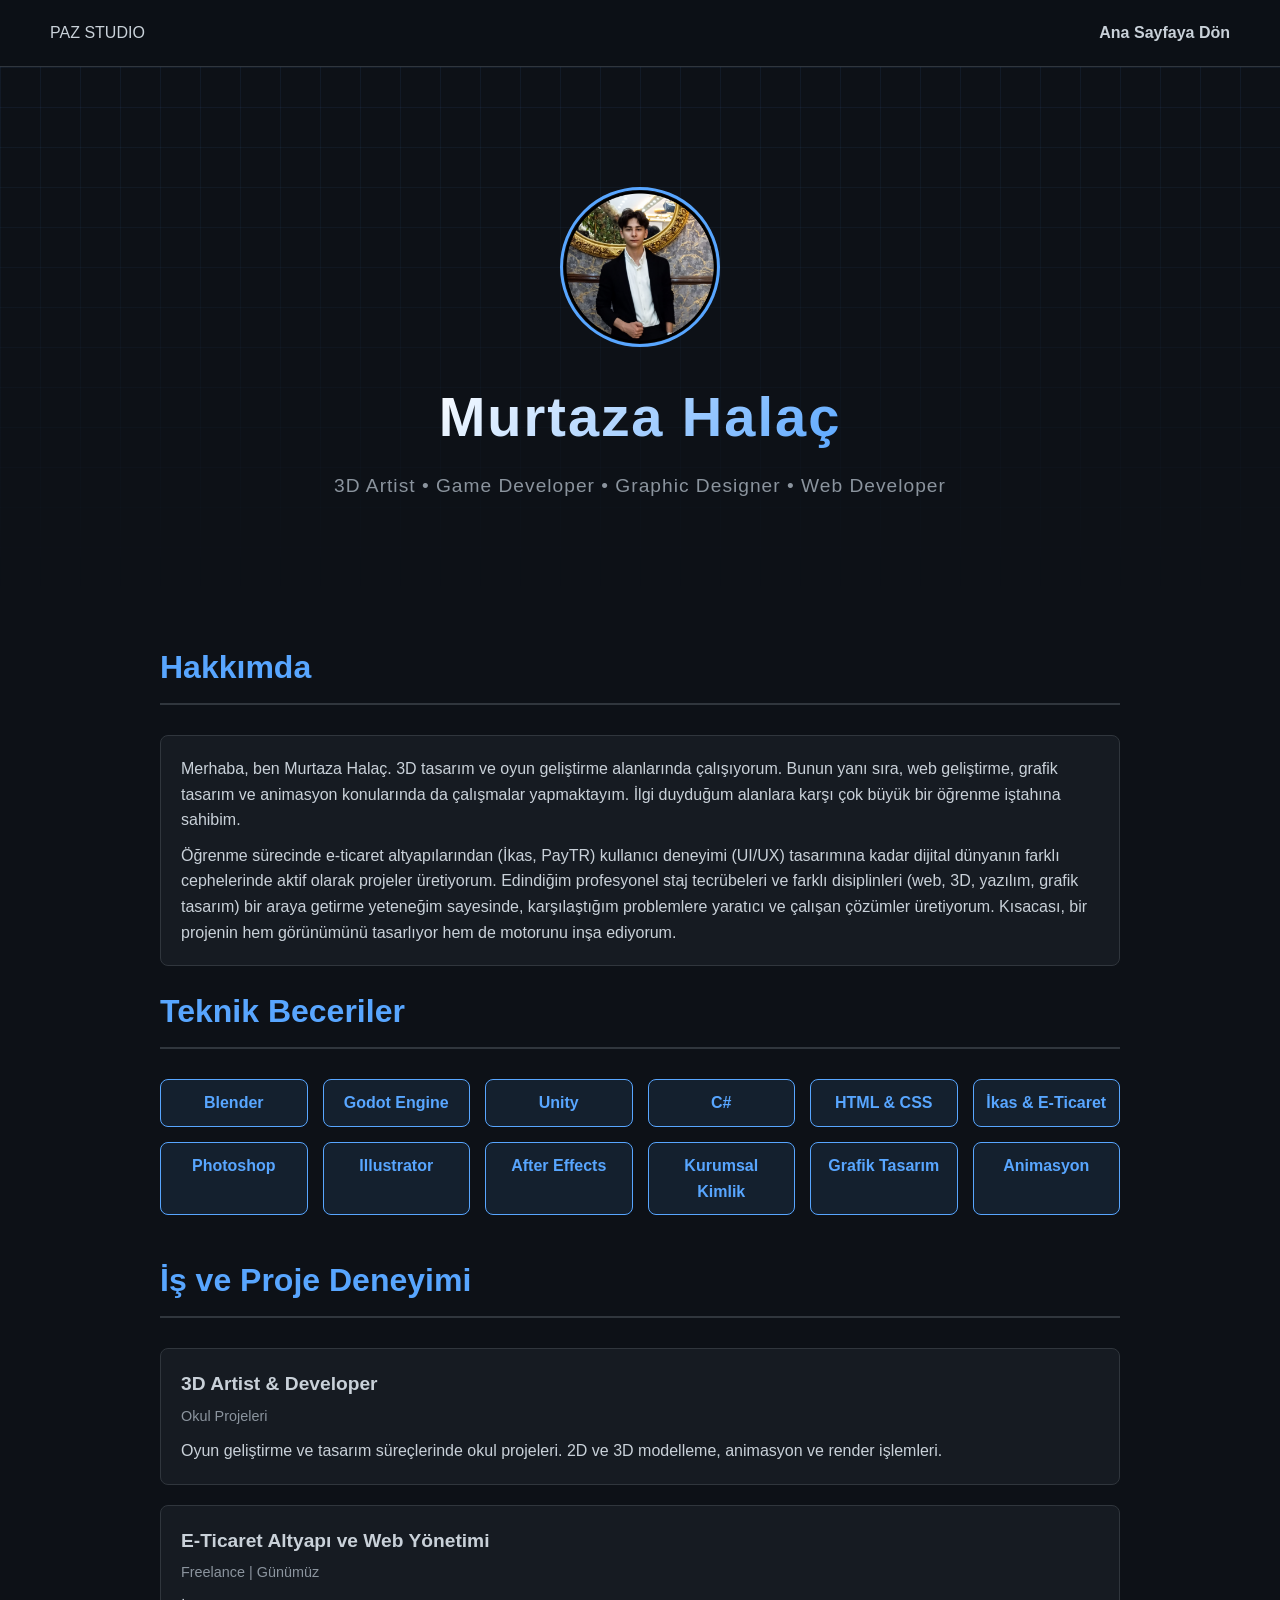
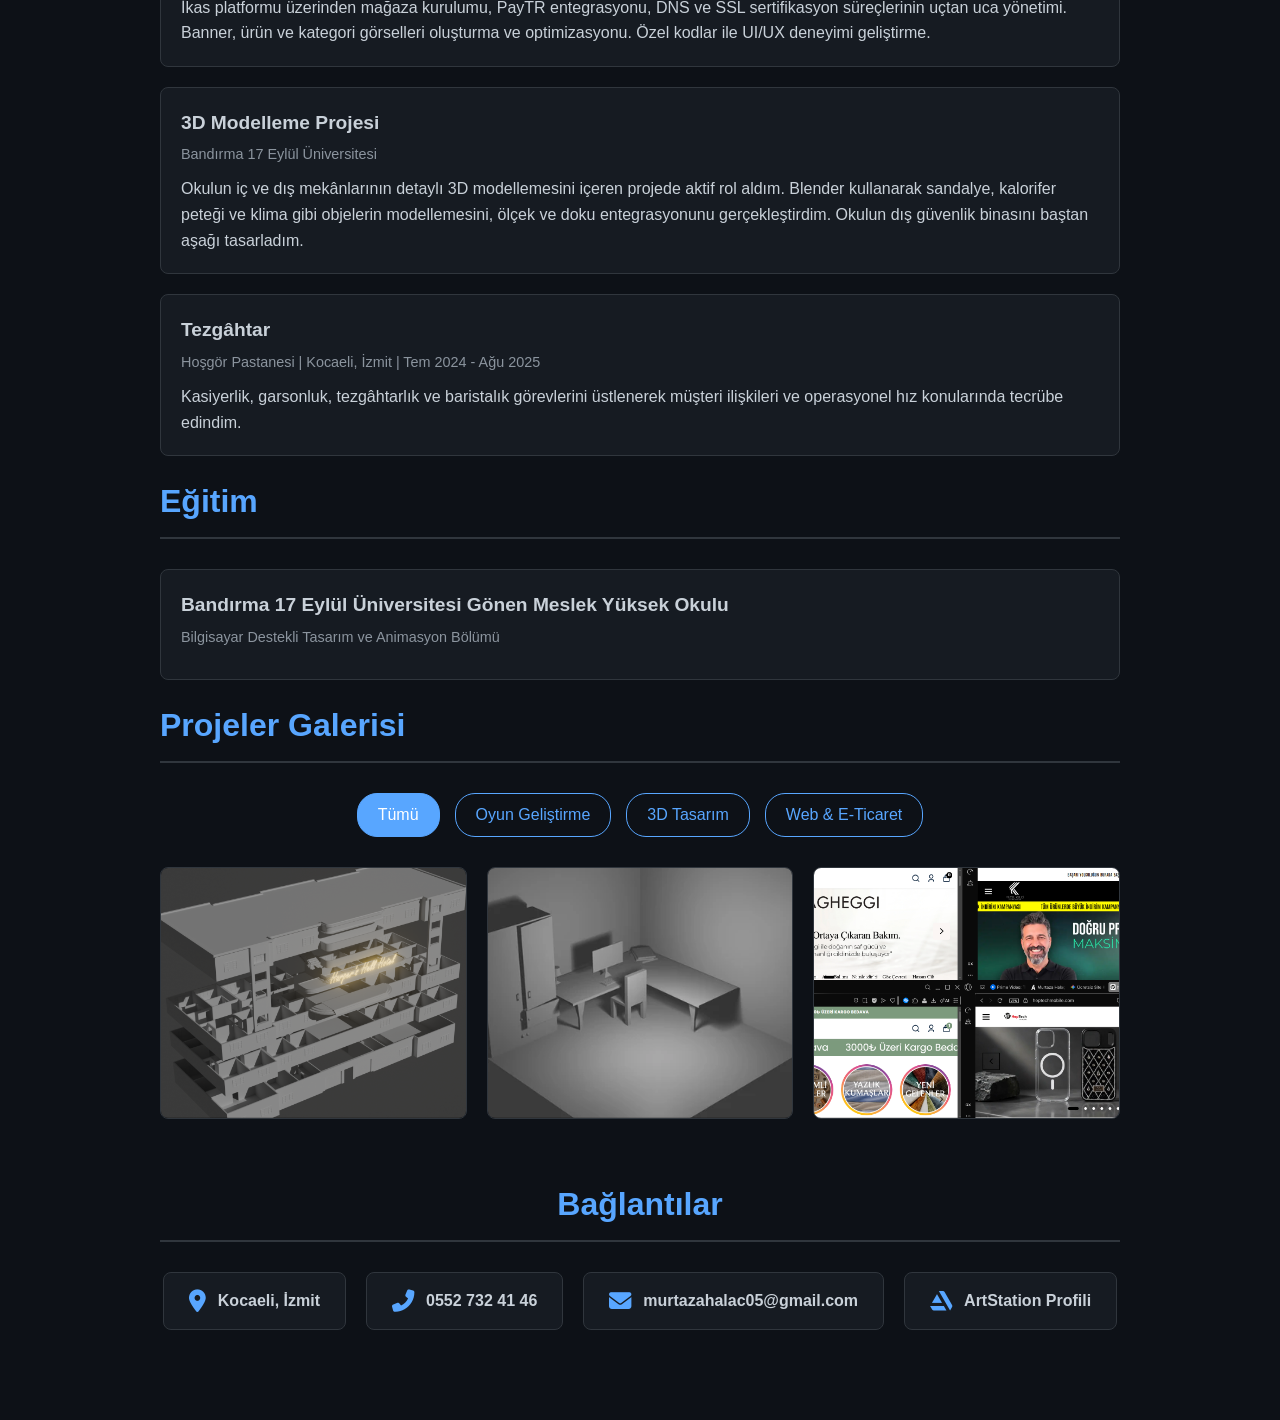
==== murtaza-halac.html @ ecacd127 "New URL" ====
<!DOCTYPE html>
<html lang="tr">
<head>
    <meta charset="UTF-8">
    <meta name="viewport" content="width=device-width, initial-scale=1.0">
    <title>Murtaza Halaç - 3D Artist & Game Developer</title>
    <link rel="icon" type="image/png" href="images/faviconn.png">
    
    <!-- İkonlar için FontAwesome Kütüphanesi -->
    <link rel="stylesheet" href="https://cdnjs.cloudflare.com/ajax/libs/font-awesome/6.4.0/css/all.min.css">
    
    <style>
        /* Genel Ayarlar ve Renk Paleti */
        :root {
            --bg-color: #0d1117;
            --text-main: #c9d1d9;
            --text-muted: #8b949e;
            --accent-color: #58a6ff;
            --accent-hover: #1f6feb;
            --card-bg: #161b22;
            --border-color: #30363d;
        }

        * {
            margin: 0;
            padding: 0;
            box-sizing: border-box;
            font-family: 'Segoe UI', Tahoma, Geneva, Verdana, sans-serif;
        }

        body {
            background-color: var(--bg-color);
            color: var(--text-main);
            line-height: 1.6;
            overflow-x: hidden;
        }

        /* Animasyonlar */
        @keyframes fadeInDown {
            from { opacity: 0; transform: translateY(-30px); }
            to { opacity: 1; transform: translateY(0); }
        }

        @keyframes fadeInUp {
            from { opacity: 0; transform: translateY(30px); }
            to { opacity: 1; transform: translateY(0); }
        }

        .animate-up { animation: fadeInUp 1s ease-out forwards; }
        .animate-down { animation: fadeInDown 1s ease-out forwards; }

        /* Navigasyon */
        nav {
            padding: 20px 50px;
            display: flex;
            justify-content: space-between;
            align-items: center;
            border-bottom: 1px solid var(--border-color);
            background-color: rgba(13, 17, 23, 0.9);
            position: sticky;
            top: 0;
            z-index: 1000;
        }

        nav a {
            color: var(--text-main);
            text-decoration: none;
            font-weight: bold;
            transition: color 0.3s;
        }

        nav a:hover { color: var(--accent-color); }

        /* HERO BÖLÜMÜ - YENİ ANİMASYONLU TASARIM */
        .hero {
            position: relative;
            display: flex;
            flex-direction: column;
            align-items: center;
            text-align: center;
            padding: 120px 20px 80px 20px;
            z-index: 1;
        }

        /* Hareketli Siber Izgara Arka Planı */
        .hero-bg {
            position: absolute;
            top: 0;
            left: 0;
            width: 100%;
            height: 100%;
            z-index: -1;
            background-image: 
                linear-gradient(rgba(88, 166, 255, 0.07) 1px, transparent 1px),
                linear-gradient(90deg, rgba(88, 166, 255, 0.07) 1px, transparent 1px);
            background-size: 40px 40px;
            /* Izgaranın aşağı doğru yumuşakça kaybolmasını sağlar */
            mask-image: linear-gradient(to bottom, rgba(0,0,0,1) 0%, rgba(0,0,0,0) 100%);
            -webkit-mask-image: linear-gradient(to bottom, rgba(0,0,0,1) 0%, rgba(0,0,0,0) 100%);
            animation: moveGrid 20s linear infinite;
        }

        @keyframes moveGrid {
            0% { transform: translateY(0); }
            100% { transform: translateY(40px); } /* Arka plan sonsuz akış hissiyatı verir */
        }

        /* Profil Fotoğrafı - Nefes Alan Neon Parlama */
        .hero img {
            width: 160px;
            height: 160px;
            border-radius: 50%;
            border: 3px solid var(--accent-color);
            margin-bottom: 25px;
            object-fit: cover;
            animation: glowPulse 3s infinite alternate;
        }

        @keyframes glowPulse {
            0% { box-shadow: 0 0 15px rgba(88, 166, 255, 0.2); }
            100% { box-shadow: 0 0 40px rgba(88, 166, 255, 0.7); }
        }

        /* Gradient (Renk Geçişli) Ana Başlık */
        .hero h1 {
            font-size: 3.5rem;
            margin-bottom: 10px;
            background: linear-gradient(135deg, #ffffff 0%, #58a6ff 100%);
            -webkit-background-clip: text;
            -webkit-text-fill-color: transparent;
            letter-spacing: 2px;
        }

        .hero h2 {
            font-size: 1.2rem;
            color: var(--text-muted);
            margin-bottom: 20px;
            font-weight: 400;
            letter-spacing: 1px;
        }

        /* İçerik Konteyneri */
        .container {
            max-width: 1000px;
            margin: 0 auto;
            padding: 40px 20px;
        }

        h3 {
            font-size: 2rem;
            border-bottom: 2px solid var(--border-color);
            padding-bottom: 10px;
            margin-bottom: 30px;
            color: var(--accent-color);
        }

        /* Kartlar */
        .card {
            background-color: var(--card-bg);
            border: 1px solid var(--border-color);
            border-radius: 8px;
            padding: 20px;
            margin-bottom: 20px;
            transition: transform 0.3s, box-shadow 0.3s;
        }

        .card:hover {
            transform: translateY(-5px);
            box-shadow: 0 10px 20px rgba(0,0,0,0.5);
            border-color: var(--accent-color);
        }

        .card h4 { font-size: 1.2rem; margin-bottom: 5px; }
        .card .date { color: var(--text-muted); font-size: 0.9rem; margin-bottom: 10px; display: block; }
        .card p { margin-bottom: 10px; }
        .card p:last-child { margin-bottom: 0; }

        /* Yetenekler */
        .skills-grid {
            display: grid;
            grid-template-columns: repeat(6, 1fr);
            gap: 15px;
            margin-bottom: 40px;
        }

        .skill-tag {
            background-color: rgba(88, 166, 255, 0.1);
            border: 1px solid var(--accent-color);
            color: var(--accent-color);
            padding: 10px;
            text-align: center;
            border-radius: 8px;
            font-weight: bold;
            transition: all 0.3s ease;
            cursor: default;
        }

        .skill-tag:hover { 
            background-color: var(--accent-color); 
            color: #fff; 
            transform: translateY(-3px);
            box-shadow: 0 5px 15px rgba(88, 166, 255, 0.3);
        }

        @media (max-width: 768px) {
            .skills-grid { grid-template-columns: repeat(3, 1fr); }
        }

        @media (max-width: 480px) {
            .skills-grid { grid-template-columns: repeat(2, 1fr); }
        }

        /* Galeri Bölümü */
        .gallery-filters {
            display: flex;
            justify-content: center;
            gap: 15px;
            margin-bottom: 30px;
        }

        .filter-btn {
            background: transparent;
            border: 1px solid var(--accent-color);
            color: var(--accent-color);
            padding: 8px 20px;
            cursor: pointer;
            border-radius: 20px;
            transition: 0.3s;
        }

        .filter-btn.active, .filter-btn:hover {
            background: var(--accent-color);
            color: #fff;
        }

        .gallery-grid {
            display: grid;
            grid-template-columns: repeat(auto-fit, minmax(300px, 1fr));
            gap: 20px;
        }

        .gallery-item {
            position: relative;
            overflow: hidden;
            border-radius: 8px;
            border: 1px solid var(--border-color);
            display: none; 
        }

        .gallery-item.show { display: block; animation: fadeInUp 0.5s ease; }

        .gallery-item img {
            width: 100%;
            height: 250px;
            object-fit: cover;
            display: block;
            transition: transform 0.5s;
            cursor: pointer;
        }

        .gallery-item:hover img { transform: scale(1.1); }

        .item-info {
            position: absolute;
            bottom: 0;
            background: rgba(0,0,0,0.8);
            width: 100%;
            padding: 15px;
            transform: translateY(100%);
            transition: transform 0.3s;
            pointer-events: none;
        }

        .gallery-item:hover .item-info { transform: translateY(0); }

        /* LIGHTBOX */
        #lightbox {
            display: none;
            position: fixed;
            top: 0;
            left: 0;
            width: 100%;
            height: 100%;
            background-color: rgba(13, 17, 23, 0.85);
            backdrop-filter: blur(10px);
            z-index: 9999;
            justify-content: center;
            align-items: center;
            opacity: 0;
            transition: opacity 0.3s ease;
        }

        #lightbox.active {
            display: flex;
            opacity: 1;
        }

        #lightbox img {
            max-width: 90%;
            max-height: 90%;
            border-radius: 10px;
            box-shadow: 0 10px 40px rgba(0,0,0,0.8);
            transform: scale(0.8);
            transition: transform 0.3s ease;
        }

        #lightbox.active img {
            transform: scale(1);
        }

        /* İLETİŞİM (BAĞLANTILAR) KUTUCUKLU TASARIM */
        .contact-grid {
            display: flex;
            flex-wrap: wrap;
            justify-content: center;
            gap: 20px;
            margin-bottom: 50px;
        }
        
        .contact-tag {
            background-color: var(--card-bg);
            border: 1px solid var(--border-color);
            padding: 15px 25px;
            border-radius: 8px;
            text-decoration: none;
            color: var(--text-main);
            display: flex;
            align-items: center;
            gap: 12px;
            font-weight: bold;
            transition: all 0.3s ease;
        }

        .contact-tag:hover {
            border-color: var(--accent-color);
            transform: translateY(-5px);
            box-shadow: 0 5px 15px rgba(88, 166, 255, 0.2);
            color: #fff;
        }

        .contact-tag i {
            font-size: 1.4rem;
            color: var(--accent-color);
        }
    </style>
</head>
<body>

    <nav>
        <div class="logo">PAZ STUDIO</div>
        <a href="/index.html">Ana Sayfaya Dön</a>
    </nav>

    <!-- ANİMASYONLU YENİ GİRİŞ BÖLÜMÜ -->
    <header class="hero animate-down">
        <div class="hero-bg"></div>
        <img src="images/profilphoto.png" alt="Murtaza Halaç">
        <h1>Murtaza Halaç</h1>
        <h2>3D Artist • Game Developer • Graphic Designer • Web Developer</h2>
    </header>

    <div class="container animate-up">
        
        <!-- HAKKIMDA BÖLÜMÜ BURAYA TAŞINDI -->
        <h3>Hakkımda</h3>
        <div class="card">
            <p>Merhaba, ben Murtaza Halaç. 3D tasarım ve oyun geliştirme alanlarında çalışıyorum. Bunun yanı sıra, web geliştirme, grafik tasarım ve animasyon konularında da çalışmalar yapmaktayım. İlgi duyduğum alanlara karşı çok büyük bir öğrenme iştahına sahibim.</p>
            <p>Öğrenme sürecinde e-ticaret altyapılarından (İkas, PayTR) kullanıcı deneyimi (UI/UX) tasarımına kadar dijital dünyanın farklı cephelerinde aktif olarak projeler üretiyorum. Edindiğim profesyonel staj tecrübeleri ve farklı disiplinleri (web, 3D, yazılım, grafik tasarım) bir araya getirme yeteneğim sayesinde, karşılaştığım problemlere yaratıcı ve çalışan çözümler üretiyorum. Kısacası, bir projenin hem görünümünü tasarlıyor hem de motorunu inşa ediyorum.</p>
        </div>

        <h3>Teknik Beceriler</h3>
        <div class="skills-grid">
            <div class="skill-tag">Blender</div>
            <div class="skill-tag">Godot Engine</div>
            <div class="skill-tag">Unity</div>
            <div class="skill-tag">C#</div>
            <div class="skill-tag">HTML & CSS</div>
            <div class="skill-tag">İkas & E-Ticaret</div>
            <div class="skill-tag">Photoshop</div>
            <div class="skill-tag">Illustrator</div>
            <div class="skill-tag">After Effects</div>
            <div class="skill-tag">Kurumsal Kimlik</div>
            <div class="skill-tag">Grafik Tasarım</div>
            <div class="skill-tag">Animasyon</div>
        </div>

        <h3>İş ve Proje Deneyimi</h3>
        <div class="card">
            <h4>3D Artist & Developer</h4>
            <span class="date">Okul Projeleri</span>
            <p>Oyun geliştirme ve tasarım süreçlerinde okul projeleri. 2D ve 3D modelleme, animasyon ve render işlemleri.</p>
        </div>
        <div class="card">
            <h4>E-Ticaret Altyapı ve Web Yönetimi</h4>
            <span class="date">Freelance | Günümüz</span>
            <p>İkas platformu üzerinden mağaza kurulumu, PayTR entegrasyonu, DNS ve SSL sertifikasyon süreçlerinin uçtan uca yönetimi. Banner, ürün ve kategori görselleri oluşturma ve optimizasyonu. Özel kodlar ile UI/UX deneyimi geliştirme.</p>
        </div>
        <div class="card">
            <h4>3D Modelleme Projesi</h4>
            <span class="date">Bandırma 17 Eylül Üniversitesi</span>
            <p>Okulun iç ve dış mekânlarının detaylı 3D modellemesini içeren projede aktif rol aldım. Blender kullanarak sandalye, kalorifer peteği ve klima gibi objelerin modellemesini, ölçek ve doku entegrasyonunu gerçekleştirdim. Okulun dış güvenlik binasını baştan aşağı tasarladım.</p>
        </div>
        <div class="card">
            <h4>Tezgâhtar</h4>
            <span class="date">Hoşgör Pastanesi | Kocaeli, İzmit | Tem 2024 - Ağu 2025</span>
            <p>Kasiyerlik, garsonluk, tezgâhtarlık ve baristalık görevlerini üstlenerek müşteri ilişkileri ve operasyonel hız konularında tecrübe edindim.</p>
        </div>

        <h3>Eğitim</h3>
        <div class="card">
            <h4>Bandırma 17 Eylül Üniversitesi Gönen Meslek Yüksek Okulu</h4>
            <span class="date">Bilgisayar Destekli Tasarım ve Animasyon Bölümü</span>
        </div>

        <h3>Projeler Galerisi</h3>
        <div class="gallery-filters">
            <a href="/murtaza-halac" class="filter-btn active" style="text-decoration: none; display: inline-block;">Tümü</a>
            <a href="/oyun" class="filter-btn" style="text-decoration: none; display: inline-block;">Oyun Geliştirme</a>
            <a href="/tasarim" class="filter-btn" style="text-decoration: none; display: inline-block;">3D Tasarım</a>
            <a href="/web" class="filter-btn" style="text-decoration: none; display: inline-block;">Web & E-Ticaret</a>
        </div>

        <div class="gallery-grid">
            <div class="gallery-item oyun show">
                <img src="images/paz-tasarim1.png" alt="Harper's Hell">
                <div class="item-info">
                    <h4>Harper's Hell</h4>
                    <p>Godot Engine ile geliştirilen bağımsız korku oyunu projesi.</p>
                </div>
            </div>
            
            <div class="gallery-item tasarim show">
                <img src="images/murtaza-halac-untitled.png" alt="Blender 3D Model">
                <div class="item-info">
                    <h4>Çatı Mekanizması Modellemesi</h4>
                    <p>Blender ile hazırlanan detaylı çevre ve obje tasarımı.</p>
                </div>
            </div>

            <div class="gallery-item web show">
                <img src="images/dortlusite.png" alt="Heptech Mobile">
                <div class="item-info">
                    <h4>E-Ticaret Entegrasyonu</h4>
                    <p>İkas altyapısı ile kurulan tam donanımlı mağaza sistemi.</p>
                </div>
            </div>
        </div>

        <center><h3 style="margin-top: 60px;">Bağlantılar</h3></center>
        <div class="contact-grid">
            <a href="#" class="contact-tag">
                <i class="fas fa-map-marker-alt"></i>
                <span>Kocaeli, İzmit</span>
            </a>
            
            <a href="tel:+905527324146" class="contact-tag">
                <i class="fas fa-phone-alt"></i>
                <span>0552 732 41 46</span>
            </a>
            
            <a href="mailto:murtazahalac05@gmail.com" class="contact-tag">
                <i class="fas fa-envelope"></i>
                <span>murtazahalac05@gmail.com</span>
            </a>
            
            <a href="https://murtaza_05.artstation.com/" target="_blank" class="contact-tag">
                <i class="fab fa-artstation"></i>
                <span>ArtStation Profili</span>
            </a>
        </div>

    </div>

    <div id="lightbox" onclick="closeLightbox()">
        <img id="lightbox-img" src="" alt="Büyütülmüş Görsel">
    </div>

    <script>
        // Galeri Filtreleme Sistemi
        function filterGallery(category) {
            const buttons = document.querySelectorAll('.filter-btn');
            buttons.forEach(btn => btn.classList.remove('active'));
            event.target.classList.add('active');

            const items = document.querySelectorAll('.gallery-item');
            items.forEach(item => {
                if (category === 'all' || item.classList.contains(category)) {
                    item.classList.add('show');
                } else {
                    item.classList.remove('show');
                }
            });
        }

        // Lightbox (Görsel Büyütme) Sistem
        const lightbox = document.getElementById('lightbox');
        const lightboxImg = document.getElementById('lightbox-img');

        document.querySelectorAll('.gallery-item img').forEach(image => {
            image.addEventListener('click', function() {
                lightboxImg.src = this.src; 
                lightbox.classList.add('active'); 
            });
        });

        function closeLightbox() {
            lightbox.classList.remove('active');
        }
    </script>
</body>
</html>
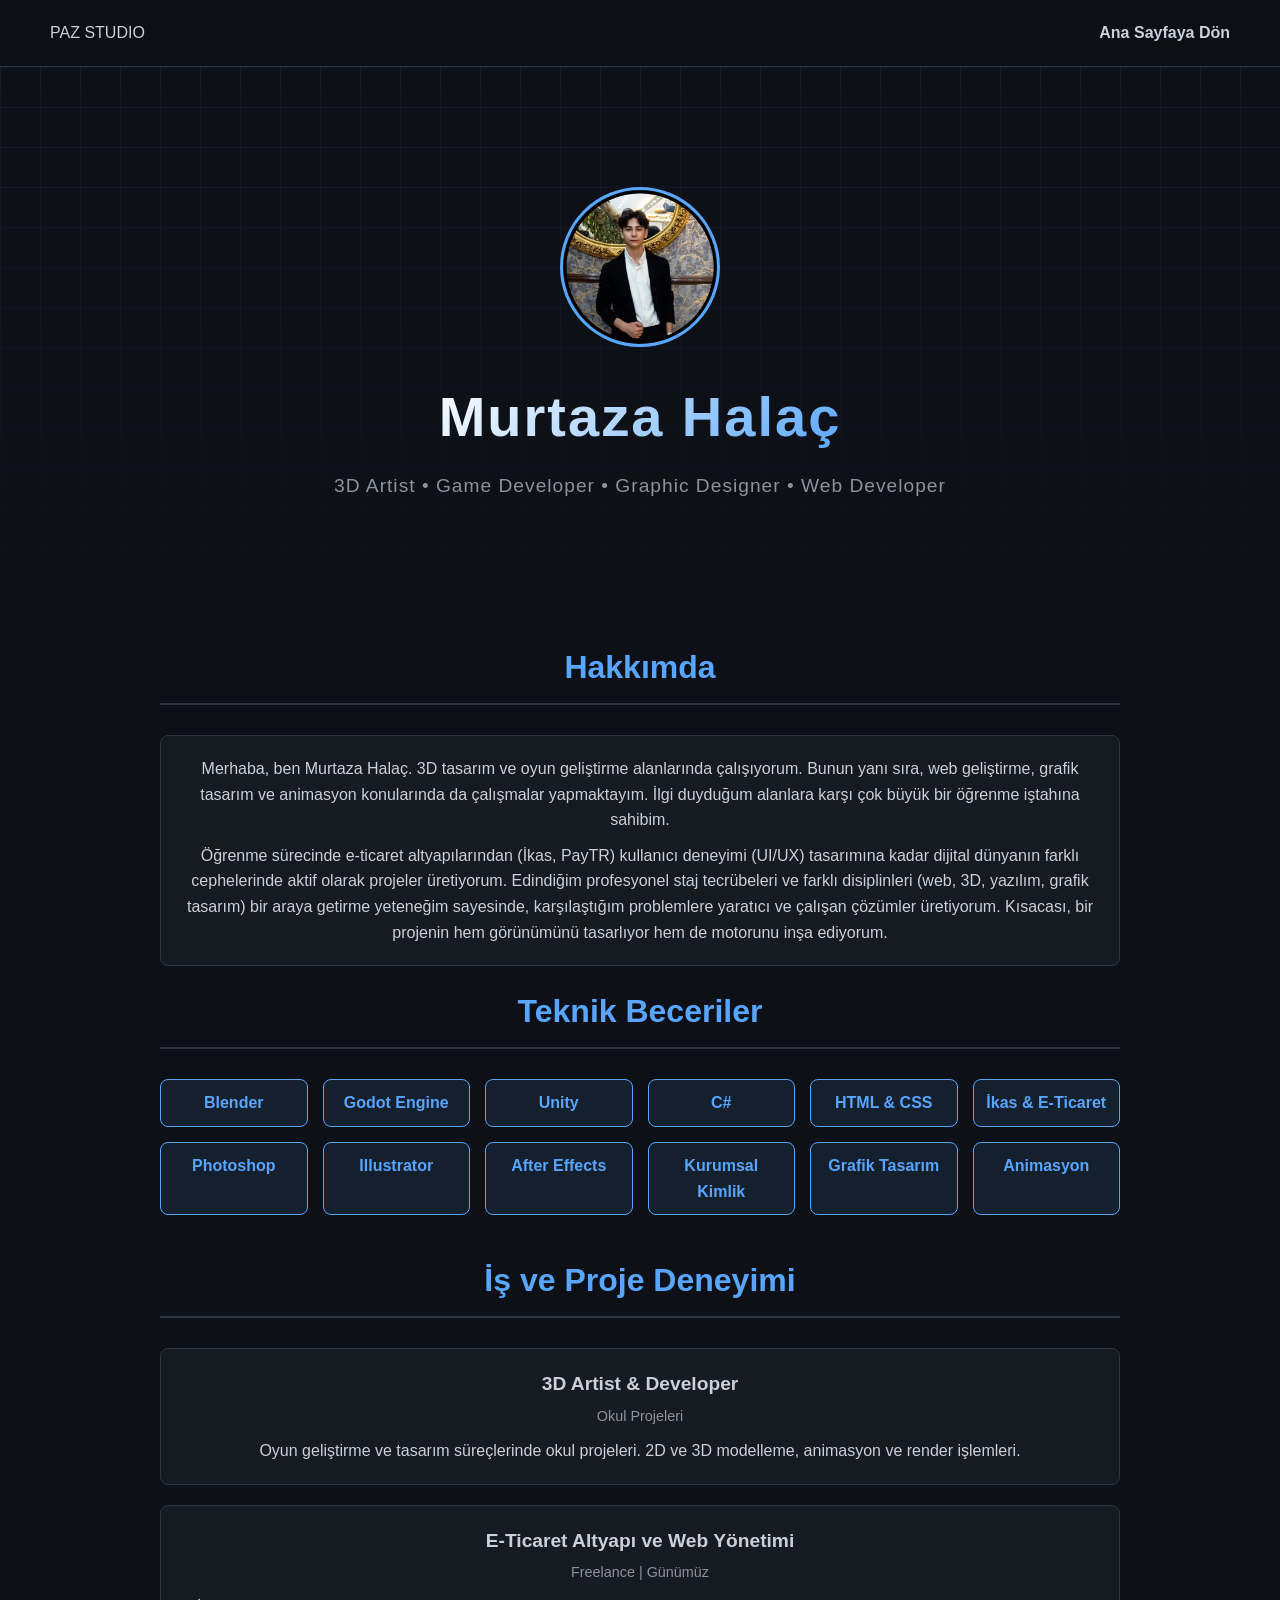
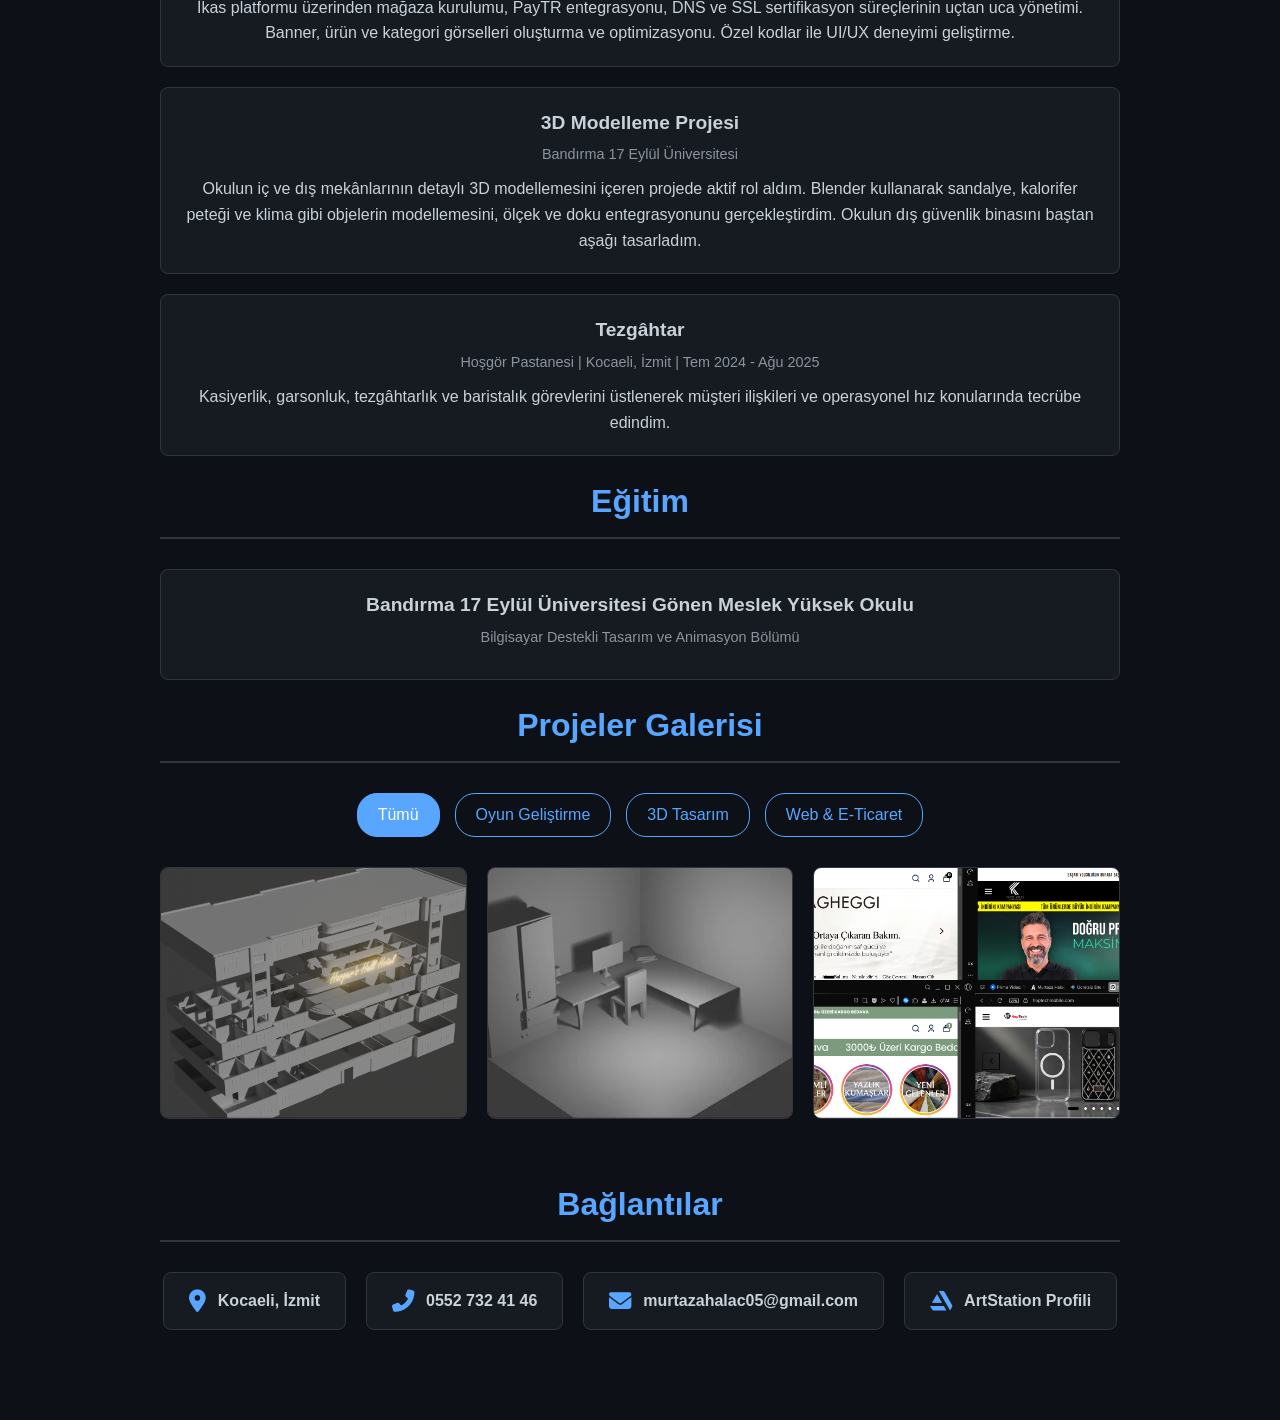
==== commit d73766e8: "Ortaya Hizalama" ====
--- a/murtaza-halac.html
+++ b/murtaza-halac.html
@@ -94,7 +94,6 @@
                 linear-gradient(rgba(88, 166, 255, 0.07) 1px, transparent 1px),
                 linear-gradient(90deg, rgba(88, 166, 255, 0.07) 1px, transparent 1px);
             background-size: 40px 40px;
-            /* Izgaranın aşağı doğru yumuşakça kaybolmasını sağlar */
             mask-image: linear-gradient(to bottom, rgba(0,0,0,1) 0%, rgba(0,0,0,0) 100%);
             -webkit-mask-image: linear-gradient(to bottom, rgba(0,0,0,1) 0%, rgba(0,0,0,0) 100%);
             animation: moveGrid 20s linear infinite;
@@ -102,7 +101,7 @@
 
         @keyframes moveGrid {
             0% { transform: translateY(0); }
-            100% { transform: translateY(40px); } /* Arka plan sonsuz akış hissiyatı verir */
+            100% { transform: translateY(40px); }
         }
 
         /* Profil Fotoğrafı - Nefes Alan Neon Parlama */
@@ -146,15 +145,17 @@
             padding: 40px 20px;
         }
 
+        /* BAŞLIKLAR (H3) - ORTALANDI */
         h3 {
             font-size: 2rem;
             border-bottom: 2px solid var(--border-color);
             padding-bottom: 10px;
             margin-bottom: 30px;
             color: var(--accent-color);
-        }
-
-        /* Kartlar */
+            text-align: center; /* Başlıklar ortalandı */
+        }
+
+        /* KARTLAR - METİNLER ORTALANDI */
         .card {
             background-color: var(--card-bg);
             border: 1px solid var(--border-color);
@@ -162,6 +163,7 @@
             padding: 20px;
             margin-bottom: 20px;
             transition: transform 0.3s, box-shadow 0.3s;
+            text-align: center; /* Kart içindeki metinler ortalandı */
         }
 
         .card:hover {
@@ -269,6 +271,7 @@
             transform: translateY(100%);
             transition: transform 0.3s;
             pointer-events: none;
+            text-align: left; /* Galeri bilgi kutusunun sol hizalı kalması fotoğraf üstünde daha iyi durur */
         }
 
         .gallery-item:hover .item-info { transform: translateY(0); }
@@ -361,7 +364,6 @@
 
     <div class="container animate-up">
         
-        <!-- HAKKIMDA BÖLÜMÜ BURAYA TAŞINDI -->
         <h3>Hakkımda</h3>
         <div class="card">
             <p>Merhaba, ben Murtaza Halaç. 3D tasarım ve oyun geliştirme alanlarında çalışıyorum. Bunun yanı sıra, web geliştirme, grafik tasarım ve animasyon konularında da çalışmalar yapmaktayım. İlgi duyduğum alanlara karşı çok büyük bir öğrenme iştahına sahibim.</p>
@@ -446,7 +448,7 @@
             </div>
         </div>
 
-        <center><h3 style="margin-top: 60px;">Bağlantılar</h3></center>
+        <h3 style="margin-top: 60px;">Bağlantılar</h3>
         <div class="contact-grid">
             <a href="#" class="contact-tag">
                 <i class="fas fa-map-marker-alt"></i>
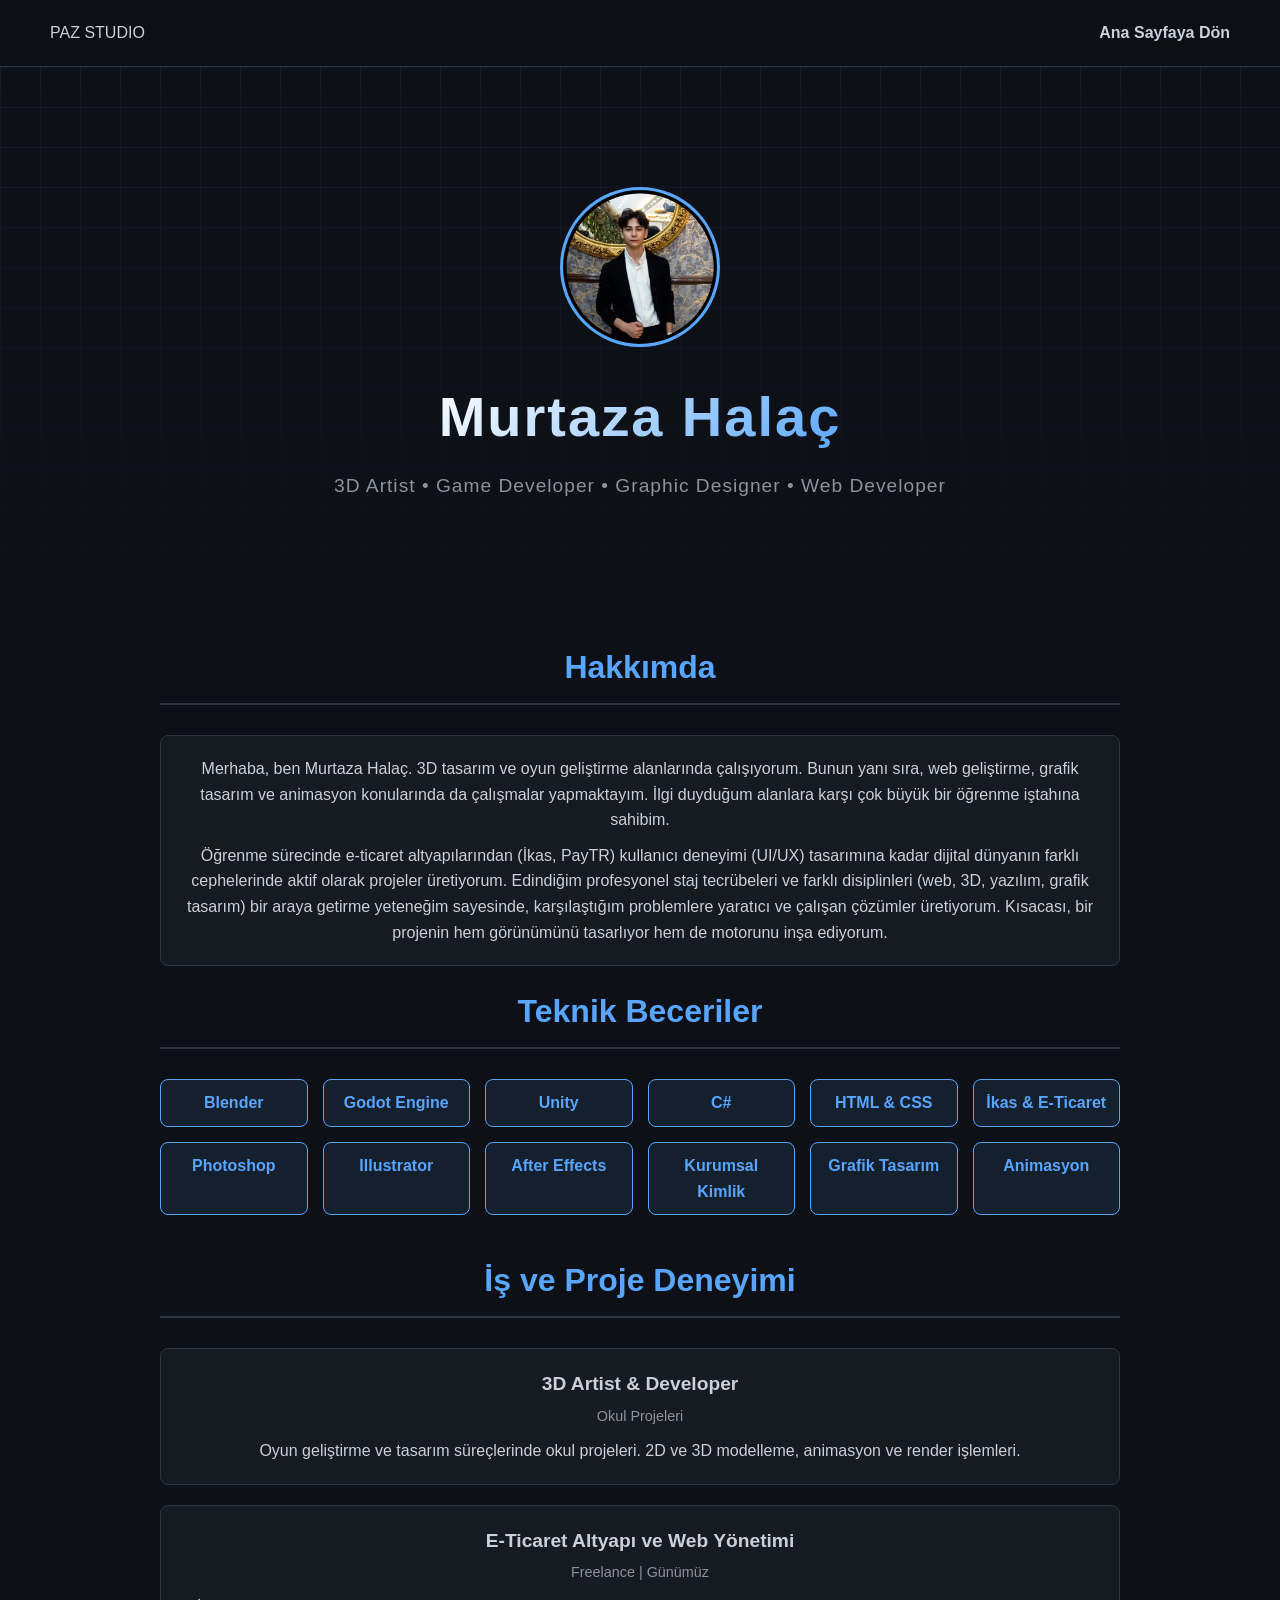
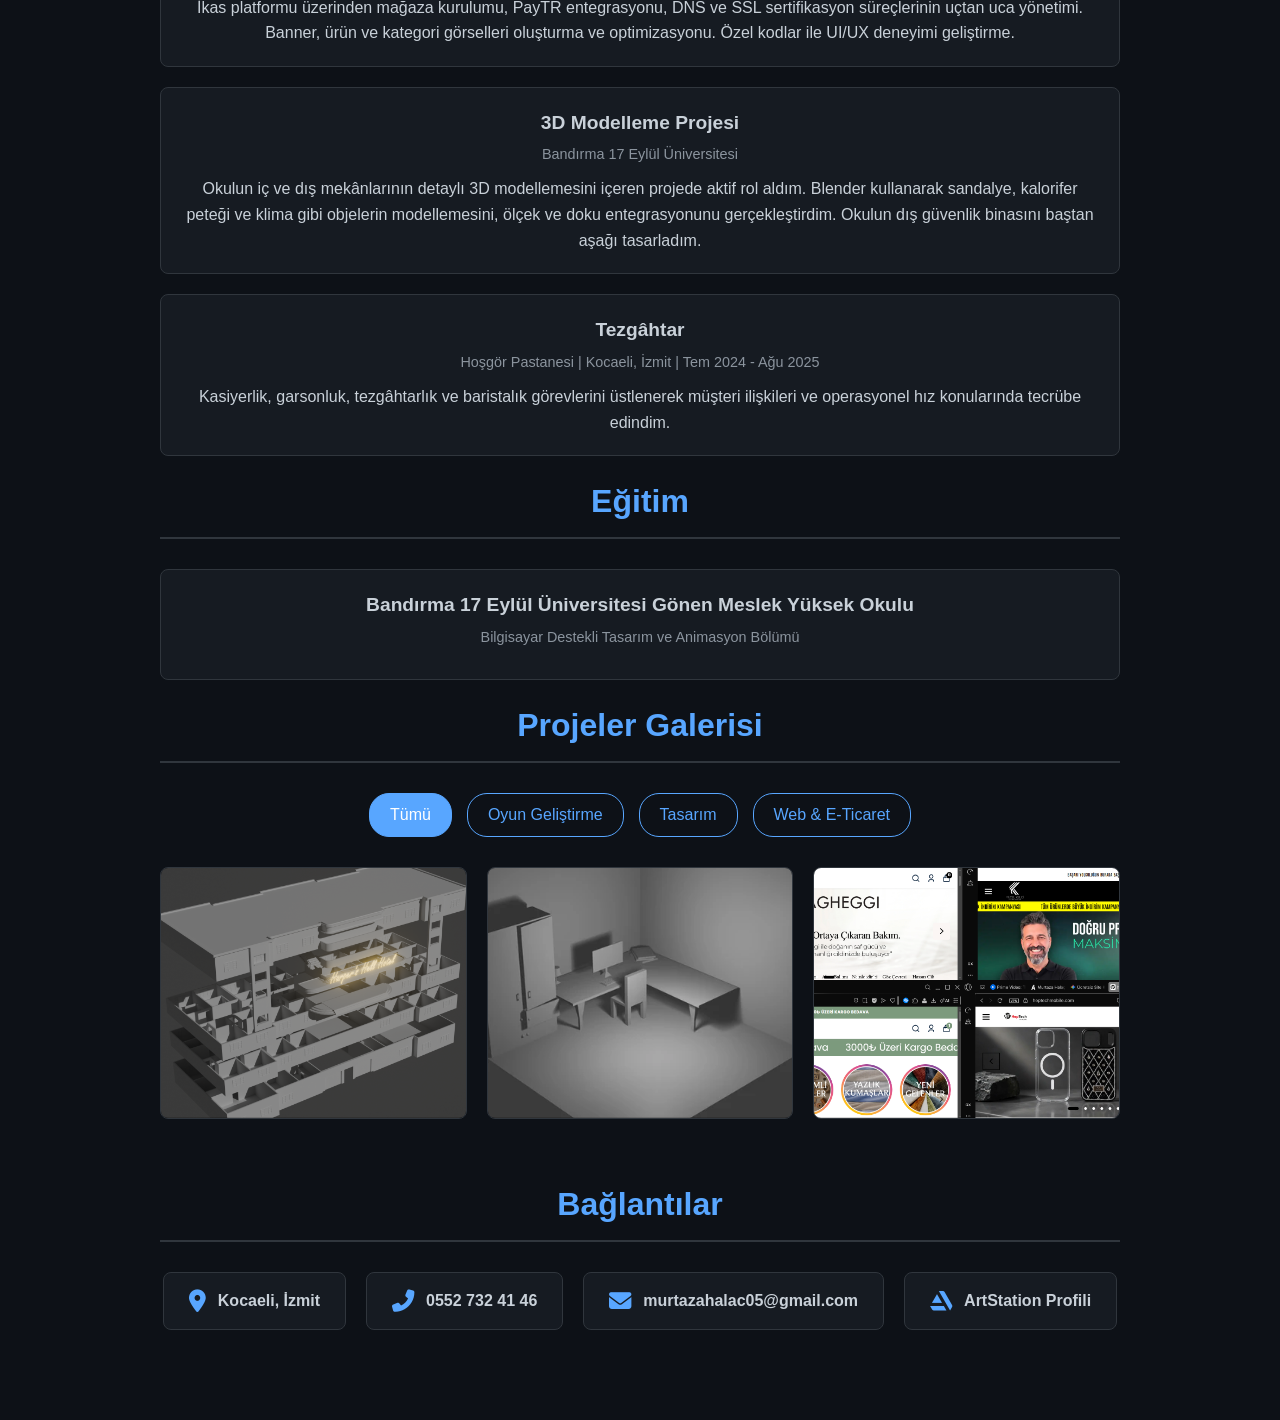
==== commit dd2086e9: "New banners" ====
--- a/murtaza-halac.html
+++ b/murtaza-halac.html
@@ -418,7 +418,7 @@
         <div class="gallery-filters">
             <a href="/murtaza-halac" class="filter-btn active" style="text-decoration: none; display: inline-block;">Tümü</a>
             <a href="/oyun" class="filter-btn" style="text-decoration: none; display: inline-block;">Oyun Geliştirme</a>
-            <a href="/tasarim" class="filter-btn" style="text-decoration: none; display: inline-block;">3D Tasarım</a>
+            <a href="/tasarim" class="filter-btn" style="text-decoration: none; display: inline-block;">Tasarım</a>
             <a href="/web" class="filter-btn" style="text-decoration: none; display: inline-block;">Web & E-Ticaret</a>
         </div>
 
